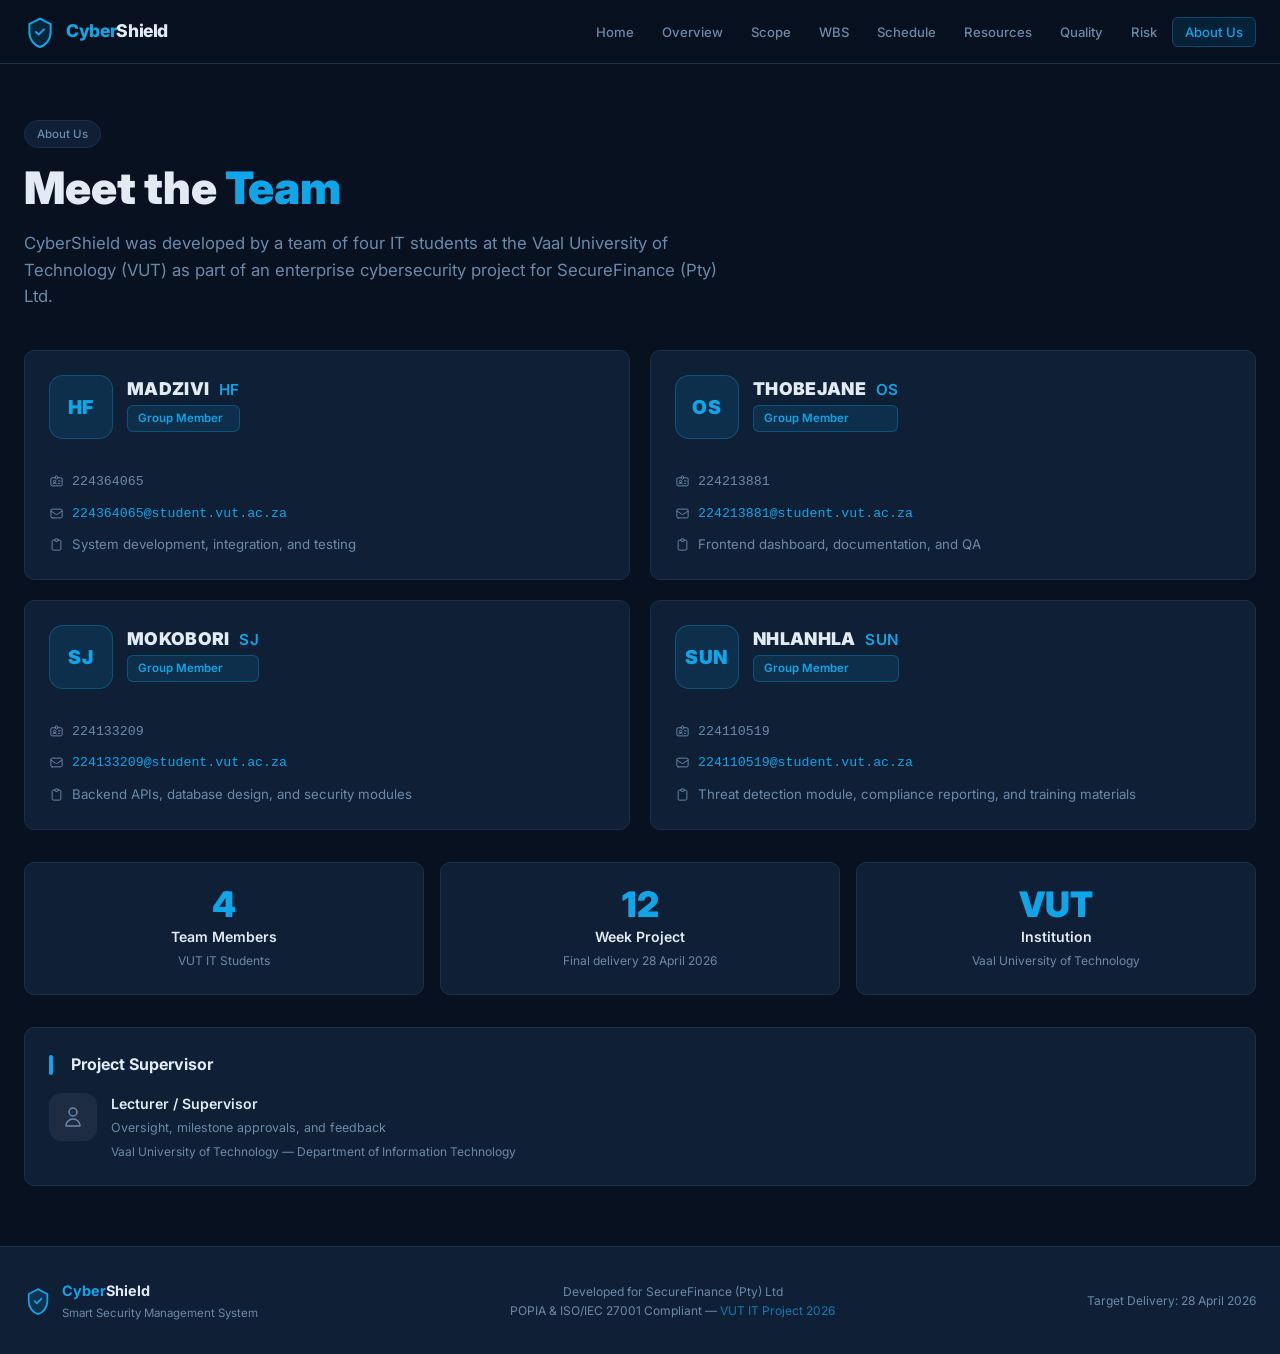
==== about.html @ 520cb239 "Add files via upload" ====
<!DOCTYPE html>
<html lang="en">
<head>
<meta charset="UTF-8"/><meta name="viewport" content="width=device-width,initial-scale=1"/>
<title>About Us — CyberShield</title>
<link rel="stylesheet" href="styles.css"/>
<link href="https://fonts.googleapis.com/css2?family=Inter:wght@300;400;500;600;700;800;900&display=swap" rel="stylesheet"/>
</head>
<body>
<nav><div class="nav-inner"><a href="index.html" class="nav-brand"><svg viewBox="0 0 24 24" fill="none" stroke="currentColor" style="color:var(--primary)"><path d="M12 2L4 6v6c0 5.25 3.5 10.15 8 11.25C16.5 22.15 20 17.25 20 12V6l-8-4z" stroke-width="1.5" fill="currentColor" fill-opacity=".15"/><path d="M9 12l2 2 4-4" stroke-width="1.5" stroke-linecap="round" stroke-linejoin="round"/></svg><span><span class="cyber">Cyber</span>Shield</span></a><ul class="nav-links"><li><a href="index.html">Home</a></li><li><a href="overview.html">Overview</a></li><li><a href="scope.html">Scope</a></li><li><a href="wbs.html">WBS</a></li><li><a href="schedule.html">Schedule</a></li><li><a href="resources.html">Resources</a></li><li><a href="quality.html">Quality</a></li><li><a href="risk.html">Risk</a></li><li><a href="about.html">About Us</a></li></ul><button class="nav-toggle" id="navToggle"><svg fill="none" viewBox="0 0 24 24" stroke="currentColor"><path stroke-linecap="round" stroke-linejoin="round" stroke-width="2" d="M4 6h16M4 12h16M4 18h16"/></svg></button></div><div class="nav-mobile" id="navMobile"><a href="index.html">Home</a><a href="overview.html">Overview</a><a href="scope.html">Scope</a><a href="wbs.html">WBS</a><a href="schedule.html">Schedule</a><a href="resources.html">Resources</a><a href="quality.html">Quality</a><a href="risk.html">Risk</a><a href="about.html">About Us</a></div></nav>
<main>
  <div class="container">
    <div class="page-header fade-up"><div class="page-tag">About Us</div><h1>Meet the <span class="hi">Team</span></h1><p>CyberShield was developed by a team of four IT students at the Vaal University of Technology (VUT) as part of an enterprise cybersecurity project for SecureFinance (Pty) Ltd.</p></div>

    <div class="grid-2" style="margin-bottom:32px">

      <!-- Member 1 -->
      <div class="card fade-up d1 member-card">
        <div style="display:flex;align-items:flex-start;gap:14px;margin-bottom:16px">
          <div class="member-avatar">HF</div>
          <div class="member-info">
            <div class="member-name">MADZIVI <span>HF</span></div>
            <span class="badge badge-blue">Group Member</span>
          </div>
        </div>
        <div style="display:flex;flex-direction:column;gap:10px">
          <div class="member-detail">
            <svg fill="none" viewBox="0 0 24 24" stroke="currentColor"><path stroke-linecap="round" stroke-linejoin="round" stroke-width="1.5" d="M10 6H5a2 2 0 00-2 2v9a2 2 0 002 2h14a2 2 0 002-2V8a2 2 0 00-2-2h-5m-4 0V5a2 2 0 114 0v1m-4 0a2 2 0 104 0m-5 8a2 2 0 100-4 2 2 0 000 4zm0 0c1.306 0 2.417.835 2.83 2M9 14a3.001 3.001 0 00-2.83 2M15 11h3m-3 4h2"/></svg>
            <span style="font-family:monospace">224364065</span>
          </div>
          <div class="member-detail">
            <svg fill="none" viewBox="0 0 24 24" stroke="currentColor"><path stroke-linecap="round" stroke-linejoin="round" stroke-width="1.5" d="M3 8l7.89 5.26a2 2 0 002.22 0L21 8M5 19h14a2 2 0 002-2V7a2 2 0 00-2-2H5a2 2 0 00-2 2v10a2 2 0 002 2z"/></svg>
            <a href="mailto:224364065@student.vut.ac.za">224364065@student.vut.ac.za</a>
          </div>
          <div class="member-detail">
            <svg fill="none" viewBox="0 0 24 24" stroke="currentColor"><path stroke-linecap="round" stroke-linejoin="round" stroke-width="1.5" d="M9 5H7a2 2 0 00-2 2v12a2 2 0 002 2h10a2 2 0 002-2V7a2 2 0 00-2-2h-2M9 5a2 2 0 002 2h2a2 2 0 002-2M9 5a2 2 0 012-2h2a2 2 0 012 2"/></svg>
            <span>System development, integration, and testing</span>
          </div>
        </div>
      </div>

      <!-- Member 2 -->
      <div class="card fade-up d2 member-card">
        <div style="display:flex;align-items:flex-start;gap:14px;margin-bottom:16px">
          <div class="member-avatar">OS</div>
          <div class="member-info">
            <div class="member-name">THOBEJANE <span>OS</span></div>
            <span class="badge badge-blue">Group Member</span>
          </div>
        </div>
        <div style="display:flex;flex-direction:column;gap:10px">
          <div class="member-detail">
            <svg fill="none" viewBox="0 0 24 24" stroke="currentColor"><path stroke-linecap="round" stroke-linejoin="round" stroke-width="1.5" d="M10 6H5a2 2 0 00-2 2v9a2 2 0 002 2h14a2 2 0 002-2V8a2 2 0 00-2-2h-5m-4 0V5a2 2 0 114 0v1m-4 0a2 2 0 104 0m-5 8a2 2 0 100-4 2 2 0 000 4zm0 0c1.306 0 2.417.835 2.83 2M9 14a3.001 3.001 0 00-2.83 2M15 11h3m-3 4h2"/></svg>
            <span style="font-family:monospace">224213881</span>
          </div>
          <div class="member-detail">
            <svg fill="none" viewBox="0 0 24 24" stroke="currentColor"><path stroke-linecap="round" stroke-linejoin="round" stroke-width="1.5" d="M3 8l7.89 5.26a2 2 0 002.22 0L21 8M5 19h14a2 2 0 002-2V7a2 2 0 00-2-2H5a2 2 0 00-2 2v10a2 2 0 002 2z"/></svg>
            <a href="mailto:224213881@student.vut.ac.za">224213881@student.vut.ac.za</a>
          </div>
          <div class="member-detail">
            <svg fill="none" viewBox="0 0 24 24" stroke="currentColor"><path stroke-linecap="round" stroke-linejoin="round" stroke-width="1.5" d="M9 5H7a2 2 0 00-2 2v12a2 2 0 002 2h10a2 2 0 002-2V7a2 2 0 00-2-2h-2M9 5a2 2 0 002 2h2a2 2 0 002-2M9 5a2 2 0 012-2h2a2 2 0 012 2"/></svg>
            <span>Frontend dashboard, documentation, and QA</span>
          </div>
        </div>
      </div>

      <!-- Member 3 -->
      <div class="card fade-up d3 member-card">
        <div style="display:flex;align-items:flex-start;gap:14px;margin-bottom:16px">
          <div class="member-avatar">SJ</div>
          <div class="member-info">
            <div class="member-name">MOKOBORI <span>SJ</span></div>
            <span class="badge badge-blue">Group Member</span>
          </div>
        </div>
        <div style="display:flex;flex-direction:column;gap:10px">
          <div class="member-detail">
            <svg fill="none" viewBox="0 0 24 24" stroke="currentColor"><path stroke-linecap="round" stroke-linejoin="round" stroke-width="1.5" d="M10 6H5a2 2 0 00-2 2v9a2 2 0 002 2h14a2 2 0 002-2V8a2 2 0 00-2-2h-5m-4 0V5a2 2 0 114 0v1m-4 0a2 2 0 104 0m-5 8a2 2 0 100-4 2 2 0 000 4zm0 0c1.306 0 2.417.835 2.83 2M9 14a3.001 3.001 0 00-2.83 2M15 11h3m-3 4h2"/></svg>
            <span style="font-family:monospace">224133209</span>
          </div>
          <div class="member-detail">
            <svg fill="none" viewBox="0 0 24 24" stroke="currentColor"><path stroke-linecap="round" stroke-linejoin="round" stroke-width="1.5" d="M3 8l7.89 5.26a2 2 0 002.22 0L21 8M5 19h14a2 2 0 002-2V7a2 2 0 00-2-2H5a2 2 0 00-2 2v10a2 2 0 002 2z"/></svg>
            <a href="mailto:224133209@student.vut.ac.za">224133209@student.vut.ac.za</a>
          </div>
          <div class="member-detail">
            <svg fill="none" viewBox="0 0 24 24" stroke="currentColor"><path stroke-linecap="round" stroke-linejoin="round" stroke-width="1.5" d="M9 5H7a2 2 0 00-2 2v12a2 2 0 002 2h10a2 2 0 002-2V7a2 2 0 00-2-2h-2M9 5a2 2 0 002 2h2a2 2 0 002-2M9 5a2 2 0 012-2h2a2 2 0 012 2"/></svg>
            <span>Backend APIs, database design, and security modules</span>
          </div>
        </div>
      </div>

      <!-- Member 4 -->
      <div class="card fade-up d4 member-card">
        <div style="display:flex;align-items:flex-start;gap:14px;margin-bottom:16px">
          <div class="member-avatar">SUN</div>
          <div class="member-info">
            <div class="member-name">NHLANHLA <span>SUN</span></div>
            <span class="badge badge-blue">Group Member</span>
          </div>
        </div>
        <div style="display:flex;flex-direction:column;gap:10px">
          <div class="member-detail">
            <svg fill="none" viewBox="0 0 24 24" stroke="currentColor"><path stroke-linecap="round" stroke-linejoin="round" stroke-width="1.5" d="M10 6H5a2 2 0 00-2 2v9a2 2 0 002 2h14a2 2 0 002-2V8a2 2 0 00-2-2h-5m-4 0V5a2 2 0 114 0v1m-4 0a2 2 0 104 0m-5 8a2 2 0 100-4 2 2 0 000 4zm0 0c1.306 0 2.417.835 2.83 2M9 14a3.001 3.001 0 00-2.83 2M15 11h3m-3 4h2"/></svg>
            <span style="font-family:monospace">224110519</span>
          </div>
          <div class="member-detail">
            <svg fill="none" viewBox="0 0 24 24" stroke="currentColor"><path stroke-linecap="round" stroke-linejoin="round" stroke-width="1.5" d="M3 8l7.89 5.26a2 2 0 002.22 0L21 8M5 19h14a2 2 0 002-2V7a2 2 0 00-2-2H5a2 2 0 00-2 2v10a2 2 0 002 2z"/></svg>
            <a href="mailto:224110519@student.vut.ac.za">224110519@student.vut.ac.za</a>
          </div>
          <div class="member-detail">
            <svg fill="none" viewBox="0 0 24 24" stroke="currentColor"><path stroke-linecap="round" stroke-linejoin="round" stroke-width="1.5" d="M9 5H7a2 2 0 00-2 2v12a2 2 0 002 2h10a2 2 0 002-2V7a2 2 0 00-2-2h-2M9 5a2 2 0 002 2h2a2 2 0 002-2M9 5a2 2 0 012-2h2a2 2 0 012 2"/></svg>
            <span>Threat detection module, compliance reporting, and training materials</span>
          </div>
        </div>
      </div>
    </div>

    <div class="grid-3" style="margin-bottom:32px">
      <div class="card fade-up d1" style="text-align:center"><div class="stat-value">4</div><div class="stat-label">Team Members</div><div class="stat-sub">VUT IT Students</div></div>
      <div class="card fade-up d2" style="text-align:center"><div class="stat-value">12</div><div class="stat-label">Week Project</div><div class="stat-sub">Final delivery 28 April 2026</div></div>
      <div class="card fade-up d3" style="text-align:center"><div class="stat-value">VUT</div><div class="stat-label">Institution</div><div class="stat-sub">Vaal University of Technology</div></div>
    </div>

    <div class="card fade-up" style="margin-bottom:60px">
      <h2 style="font-size:1rem;font-weight:700;margin-bottom:16px;display:flex;align-items:center;gap:8px"><span class="divider"></span>Project Supervisor</h2>
      <div style="display:flex;align-items:flex-start;gap:14px">
        <div style="width:48px;height:48px;border-radius:12px;background:rgba(255,255,255,.06);border:1px solid var(--border);display:flex;align-items:center;justify-content:center;flex-shrink:0">
          <svg width="24" height="24" fill="none" viewBox="0 0 24 24" stroke="var(--muted)"><path stroke-linecap="round" stroke-linejoin="round" stroke-width="1.5" d="M16 7a4 4 0 11-8 0 4 4 0 018 0zM12 14a7 7 0 00-7 7h14a7 7 0 00-7-7z"/></svg>
        </div>
        <div>
          <p style="font-size:.88rem;font-weight:600">Lecturer / Supervisor</p>
          <p style="font-size:.78rem;color:var(--muted);margin-top:2px">Oversight, milestone approvals, and feedback</p>
          <p style="font-size:.75rem;color:var(--muted);margin-top:4px">Vaal University of Technology — Department of Information Technology</p>
        </div>
      </div>
    </div>
  </div>
</main>
<footer><div class="footer-inner"><div class="footer-brand"><svg width="28" height="28" viewBox="0 0 24 24" fill="none" stroke="var(--primary)"><path d="M12 2L4 6v6c0 5.25 3.5 10.15 8 11.25C16.5 22.15 20 17.25 20 12V6l-8-4z" stroke-width="1.5" fill="var(--primary)" fill-opacity=".15"/><path d="M9 12l2 2 4-4" stroke-width="1.5" stroke-linecap="round" stroke-linejoin="round"/></svg><div><div class="name"><span style="color:var(--primary)">Cyber</span>Shield</div><div class="sub">Smart Security Management System</div></div></div><div class="footer-meta"><div>Developed for SecureFinance (Pty) Ltd</div><div>POPIA &amp; ISO/IEC 27001 Compliant — <span>VUT IT Project 2026</span></div></div><div class="footer-right"><div>Target Delivery: 28 April 2026</div></div></div></footer>
<script src="script.js"></script>
</body></html>
---- styles.css ----
/* ===== RESET & BASE ===== */
*, *::before, *::after { box-sizing: border-box; margin: 0; padding: 0; }

:root {
  --bg:        #07111f;
  --bg2:       #0c1a2e;
  --card:      #0f1f35;
  --border:    #1a2f4a;
  --primary:   #0ea5e9;
  --primary-d: #0284c7;
  --accent:    #22d3b3;
  --text:      #e2eaf4;
  --muted:     #6b8aab;
  --danger:    #ef4444;
  --amber:     #f59e0b;
  --purple:    #a78bfa;
  --radius:    10px;
  --nav-h:     64px;
}

html { scroll-behavior: smooth; }

body {
  font-family: 'Inter', 'Segoe UI', system-ui, sans-serif;
  background: var(--bg);
  color: var(--text);
  min-height: 100vh;
  display: flex;
  flex-direction: column;
  line-height: 1.6;
}

a { color: inherit; text-decoration: none; }
img { max-width: 100%; }

/* ===== GRID BG ===== */
.grid-bg {
  background-image:
    linear-gradient(rgba(14,165,233,.04) 1px, transparent 1px),
    linear-gradient(90deg, rgba(14,165,233,.04) 1px, transparent 1px);
  background-size: 40px 40px;
}

/* ===== NAV ===== */
nav {
  position: fixed; top: 0; left: 0; right: 0; z-index: 100;
  height: var(--nav-h);
  background: rgba(7,17,31,.92);
  backdrop-filter: blur(12px);
  border-bottom: 1px solid var(--border);
  display: flex; align-items: center;
}
.nav-inner {
  max-width: 1280px; margin: 0 auto; padding: 0 24px;
  width: 100%;
  display: flex; align-items: center; justify-content: space-between; gap: 16px;
}
.nav-brand {
  display: flex; align-items: center; gap: 10px;
  font-weight: 800; font-size: 1.1rem; letter-spacing: -.02em; white-space: nowrap;
}
.nav-brand svg { width: 32px; height: 32px; }
.nav-brand .cyber { color: var(--primary); }
.nav-links {
  display: flex; align-items: center; gap: 2px; list-style: none; flex-wrap: wrap;
}
.nav-links a {
  padding: 6px 12px; border-radius: 6px; font-size: .82rem; font-weight: 500;
  color: var(--muted); transition: all .2s;
  border: 1px solid transparent;
}
.nav-links a:hover { color: var(--text); background: rgba(255,255,255,.05); }
.nav-links a.active {
  color: var(--primary); background: rgba(14,165,233,.12);
  border-color: rgba(14,165,233,.3);
}
.nav-toggle {
  display: none; background: none; border: none; cursor: pointer;
  color: var(--muted); padding: 6px;
}
.nav-toggle svg { width: 22px; height: 22px; }
.nav-mobile { display: none; }

/* ===== MAIN ===== */
main { flex: 1; padding-top: var(--nav-h); }
.container { max-width: 1280px; margin: 0 auto; padding: 0 24px; }
.section { padding: 64px 0; }

/* ===== FOOTER ===== */
footer {
  border-top: 1px solid var(--border);
  background: var(--card);
  padding: 32px 0;
}
.footer-inner {
  max-width: 1280px; margin: 0 auto; padding: 0 24px;
  display: flex; flex-wrap: wrap; align-items: center;
  justify-content: space-between; gap: 16px;
}
.footer-brand { display: flex; align-items: center; gap: 10px; }
.footer-brand .name { font-weight: 700; font-size: .9rem; }
.footer-brand .sub { font-size: .72rem; color: var(--muted); margin-top: 2px; }
.footer-meta { text-align: center; font-size: .75rem; color: var(--muted); }
.footer-meta span { color: rgba(14,165,233,.7); }
.footer-right { font-size: .75rem; color: var(--muted); text-align: right; }

/* ===== PAGE HEADER ===== */
.page-header { padding: 56px 0 40px; }
.page-tag {
  display: inline-flex; align-items: center; gap: 6px;
  padding: 4px 12px; border-radius: 100px;
  border: 1px solid var(--border); background: var(--card);
  font-size: .72rem; color: var(--muted); font-weight: 500;
  margin-bottom: 16px;
}
.page-header h1 { font-size: clamp(2rem, 5vw, 2.8rem); font-weight: 900; line-height: 1.1; margin-bottom: 16px; }
.page-header h1 .hi { color: var(--primary); }
.page-header p { font-size: 1.05rem; color: var(--muted); max-width: 700px; }

/* ===== CARDS ===== */
.card {
  background: var(--card); border: 1px solid var(--border);
  border-radius: var(--radius); padding: 24px;
  transition: transform .25s, box-shadow .25s;
}
.card:hover { transform: translateY(-2px); box-shadow: 0 0 24px rgba(14,165,233,.15); }

/* ===== GRID LAYOUTS ===== */
.grid-2 { display: grid; grid-template-columns: 1fr 1fr; gap: 20px; }
.grid-3 { display: grid; grid-template-columns: repeat(3, 1fr); gap: 16px; }
.grid-4 { display: grid; grid-template-columns: repeat(4, 1fr); gap: 16px; }

/* ===== BADGE ===== */
.badge {
  display: inline-flex; align-items: center; gap: 5px;
  padding: 3px 10px; border-radius: 6px; font-size: .72rem; font-weight: 600;
  border: 1px solid;
}
.badge-blue   { background: rgba(14,165,233,.12);  color: var(--primary); border-color: rgba(14,165,233,.3); }
.badge-cyan   { background: rgba(34,211,179,.1);   color: var(--accent);  border-color: rgba(34,211,179,.3); }
.badge-purple { background: rgba(167,139,250,.1);  color: var(--purple);  border-color: rgba(167,139,250,.3); }
.badge-amber  { background: rgba(245,158,11,.1);   color: var(--amber);   border-color: rgba(245,158,11,.3); }
.badge-red    { background: rgba(239,68,68,.1);    color: var(--danger);  border-color: rgba(239,68,68,.3); }
.badge-green  { background: rgba(34,197,94,.1);    color: #4ade80;        border-color: rgba(34,197,94,.3); }

/* ===== TABLE ===== */
.table-wrap { border-radius: var(--radius); border: 1px solid var(--border); overflow: hidden; }
table { width: 100%; border-collapse: collapse; }
thead tr { background: rgba(255,255,255,.04); border-bottom: 1px solid var(--border); }
thead th {
  text-align: left; padding: 12px 20px;
  font-size: .72rem; font-weight: 700; letter-spacing: .06em; text-transform: uppercase;
  color: var(--muted);
}
tbody tr { border-bottom: 1px solid var(--border); transition: background .15s; }
tbody tr:last-child { border-bottom: none; }
tbody tr:hover { background: rgba(255,255,255,.03); }
tbody td { padding: 14px 20px; font-size: .88rem; color: var(--text); vertical-align: middle; }
.td-mono { font-family: 'JetBrains Mono', 'Courier New', monospace; color: var(--primary); font-weight: 700; }
.td-muted { color: var(--muted); }
.td-mono-muted { font-family: monospace; color: var(--muted); }
.td-parent { font-weight: 700; }
.td-child { padding-left: 36px !important; color: var(--muted); }

/* ===== DIVIDER ===== */
.divider { width: 4px; height: 20px; border-radius: 2px; background: var(--primary); display: inline-block; margin-right: 10px; vertical-align: middle; }
.divider-cyan { background: var(--accent); }

/* ===== STAT CARDS ===== */
.stat-value { font-size: 2.2rem; font-weight: 900; color: var(--primary); line-height: 1; margin-bottom: 4px; }
.stat-label { font-size: .88rem; font-weight: 600; color: var(--text); }
.stat-sub   { font-size: .75rem; color: var(--muted); margin-top: 2px; }

/* ===== FEATURE ICON ===== */
.feat-icon {
  width: 44px; height: 44px; border-radius: 10px;
  background: rgba(14,165,233,.1); border: 1px solid rgba(14,165,233,.2);
  display: flex; align-items: center; justify-content: center;
  color: var(--primary); margin-bottom: 16px; flex-shrink: 0;
}
.feat-icon svg { width: 22px; height: 22px; }

/* ===== PROGRESS BAR ===== */
.progress-bar { height: 8px; background: var(--bg2); border-radius: 4px; overflow: hidden; margin: 6px 0; }
.progress-fill { height: 100%; border-radius: 4px; transition: width .6s ease; }
.fill-blue   { background: var(--primary); }
.fill-cyan   { background: var(--accent); }
.fill-purple { background: var(--purple); }

/* ===== CHECKLIST ===== */
.checklist { list-style: none; display: flex; flex-direction: column; gap: 10px; }
.checklist li { display: flex; align-items: flex-start; gap: 10px; font-size: .88rem; color: var(--muted); }
.checklist li .icon-ok   { color: var(--accent); flex-shrink: 0; margin-top: 2px; }
.checklist li .icon-no   { color: var(--danger); flex-shrink: 0; margin-top: 2px; }
.checklist li .icon-dot  { width: 6px; height: 6px; border-radius: 50%; background: var(--primary); flex-shrink: 0; margin-top: 7px; }

/* ===== TIMELINE ===== */
.timeline { position: relative; padding-left: 32px; }
.timeline::before { content:''; position:absolute; left:0; top:0; bottom:0; width:2px; background:var(--border); }
.tl-item { position:relative; padding-bottom:24px; }
.tl-item:last-child { padding-bottom: 0; }
.tl-dot {
  position:absolute; left:-39px; top:4px;
  width:16px; height:16px; border-radius:50%;
  background: var(--primary); border:3px solid var(--bg); flex-shrink:0;
}
.tl-label { font-size:.75rem; color:var(--primary); font-weight:700; margin-bottom:2px; }
.tl-title { font-size:.92rem; font-weight:700; color:var(--text); margin-bottom:2px; }
.tl-desc  { font-size:.82rem; color:var(--muted); }

/* ===== HERO ===== */
.hero { min-height: calc(100vh - var(--nav-h)); display:flex; align-items:center; position:relative; overflow:hidden; }
.hero-glow { position:absolute; top:0; left:50%; transform:translateX(-50%); width:800px; height:400px; background:rgba(14,165,233,.06); border-radius:50%; filter:blur(60px); pointer-events:none; }
.hero-content { text-align:center; position:relative; z-index:1; padding:80px 0; width:100%; }
.hero-pill {
  display:inline-flex; align-items:center; gap:8px;
  padding:6px 16px; border-radius:100px;
  border:1px solid rgba(14,165,233,.3); background:rgba(14,165,233,.08);
  color:var(--primary); font-size:.78rem; font-weight:600; margin-bottom:32px;
}
.hero-pill .dot { width:7px; height:7px; border-radius:50%; background:var(--primary); animation: pulse-glow 2s ease-in-out infinite; }
.shield-icon {
  width:80px; height:80px; border-radius:18px;
  background:rgba(14,165,233,.1); border:1px solid rgba(14,165,233,.3);
  display:flex; align-items:center; justify-content:center; margin:0 auto 28px;
  box-shadow:0 0 30px rgba(14,165,233,.25);
}
.shield-icon svg { width:50px; height:50px; color:var(--primary); }
.hero h1 { font-size:clamp(3rem,8vw,5.5rem); font-weight:900; letter-spacing:-.03em; margin-bottom:16px; line-height:1; }
.hero h1 .cyber { color:var(--primary); }
.hero-sub { font-size:1.3rem; color:var(--muted); margin-bottom:12px; font-weight:300; }
.hero-desc { font-size:1rem; color:var(--muted); max-width:600px; margin:0 auto 44px; line-height:1.7; }
.hero-btns { display:flex; gap:14px; justify-content:center; flex-wrap:wrap; }
.btn {
  padding:12px 24px; border-radius:8px; font-size:.88rem; font-weight:700;
  cursor:pointer; transition:all .2s; border:1px solid transparent; display:inline-flex; align-items:center; gap:6px;
}
.btn-primary { background:var(--primary); color:#07111f; box-shadow:0 0 20px rgba(14,165,233,.3); }
.btn-primary:hover { background:var(--primary-d); transform:translateY(-1px); }
.btn-outline { background:var(--card); color:var(--text); border-color:var(--border); }
.btn-outline:hover { border-color:rgba(14,165,233,.4); background:rgba(14,165,233,.05); color:var(--primary); }
.hero-stats { display:grid; grid-template-columns:repeat(4,1fr); gap:16px; margin-top:60px; }

/* ===== SECTION TITLE ===== */
.section-title { font-size:clamp(1.6rem,3vw,2rem); font-weight:900; margin-bottom:12px; }
.section-desc  { color:var(--muted); max-width:600px; margin-bottom:40px; }

/* ===== CRITICAL PATH ===== */
.crit-path { display:flex; align-items:center; flex-wrap:wrap; gap:12px; }
.crit-node { background:var(--card); border:1px solid var(--border); border-radius:8px; padding:10px 16px; text-align:center; min-width:110px; transition:all .2s; }
.crit-node:hover { border-color:rgba(14,165,233,.4); }
.crit-node .wk { font-size:.7rem; font-weight:700; color:var(--primary); background:rgba(14,165,233,.12); border-radius:4px; padding:2px 8px; margin-bottom:6px; display:inline-block; }
.crit-node .lbl { font-size:.75rem; font-weight:600; color:var(--text); }
.crit-arrow { color:var(--muted); font-size:1.2rem; }

/* ===== ABOUT CARDS ===== */
.member-card { display:flex; flex-direction:column; gap:16px; }
.member-avatar {
  width:64px; height:64px; border-radius:14px; flex-shrink:0;
  background:rgba(14,165,233,.12); border:1px solid rgba(14,165,233,.3);
  display:flex; align-items:center; justify-content:center;
  font-size:1.2rem; font-weight:900; color:var(--primary); letter-spacing:.05em;
}
.member-info { display:flex; flex-direction:column; gap:2px; }
.member-name { font-size:1.1rem; font-weight:900; letter-spacing:.02em; }
.member-name span { color:var(--primary); font-weight:600; margin-left:6px; font-size:.95rem; }
.member-detail { display:flex; align-items:center; gap:8px; font-size:.83rem; color:var(--muted); }
.member-detail svg { width:15px; height:15px; flex-shrink:0; }
.member-detail a { color:var(--primary); font-family:monospace; }
.member-detail a:hover { text-decoration:underline; }

/* ===== RISK MATRIX ===== */
.matrix-cell { border-radius:6px; border:1px solid; height:52px; display:flex; align-items:center; justify-content:center; gap:4px; flex-wrap:wrap; padding:4px; }
.matrix-cell.low  { background:rgba(34,197,94,.08);  border-color:rgba(34,197,94,.25); }
.matrix-cell.med  { background:rgba(245,158,11,.08); border-color:rgba(245,158,11,.25); }
.matrix-cell.high { background:rgba(239,68,68,.08);  border-color:rgba(239,68,68,.25); }
.matrix-rid { background:rgba(255,255,255,.08); padding:2px 6px; border-radius:4px; font-size:.72rem; font-weight:700; color:var(--text); }

/* ===== GANTT ===== */
.gantt-row { display:flex; align-items:center; gap:12px; margin-bottom:10px; }
.gantt-label { width:140px; text-align:right; font-size:.78rem; color:var(--muted); flex-shrink:0; }
.gantt-track { flex:1; height:24px; background:rgba(255,255,255,.05); border-radius:6px; position:relative; overflow:hidden; }
.gantt-bar { position:absolute; top:0; height:100%; border-radius:6px; display:flex; align-items:center; padding:0 8px; }
.gantt-bar span { font-size:.7rem; font-weight:700; color:#fff; white-space:nowrap; overflow:hidden; }
.gantt-weeks { display:flex; justify-content:space-between; margin-left:152px; font-size:.7rem; color:var(--muted); margin-top:4px; }

/* ===== ANIMATIONS ===== */
@keyframes pulse-glow { 0%,100%{opacity:1} 50%{opacity:.4} }
@keyframes fade-up { from{opacity:0;transform:translateY(18px)} to{opacity:1;transform:translateY(0)} }
@keyframes fade-in { from{opacity:0} to{opacity:1} }
.fade-up { opacity:0; animation:fade-up .55s ease forwards; }
.fade-in { opacity:0; animation:fade-in .4s ease forwards; }
.d1{animation-delay:.1s} .d2{animation-delay:.2s} .d3{animation-delay:.3s}
.d4{animation-delay:.4s} .d5{animation-delay:.5s} .d6{animation-delay:.6s}

/* ===== RESPONSIVE ===== */
@media(max-width:900px){
  .grid-4 { grid-template-columns:1fr 1fr; }
  .grid-3 { grid-template-columns:1fr 1fr; }
  .hero-stats { grid-template-columns:1fr 1fr; }
}
@media(max-width:640px){
  .grid-2, .grid-3, .grid-4 { grid-template-columns:1fr; }
  .nav-links { display:none; }
  .nav-toggle { display:flex; }
  .nav-mobile.open {
    display:flex; flex-direction:column; gap:4px;
    position:fixed; top:var(--nav-h); left:0; right:0;
    background:var(--card); border-bottom:1px solid var(--border);
    padding:12px 16px; z-index:99;
  }
  .nav-mobile.open a {
    display:block; padding:10px 14px; border-radius:8px; font-size:.88rem;
    color:var(--muted); font-weight:500; transition:all .2s;
  }
  .nav-mobile.open a:hover { background:rgba(255,255,255,.05); color:var(--text); }
  .nav-mobile.open a.active { background:rgba(14,165,233,.1); color:var(--primary); }
  .hero-stats { grid-template-columns:1fr 1fr; }
  .crit-path { gap:8px; }
  .crit-node { min-width:90px; }
  .footer-inner { flex-direction:column; text-align:center; }
  .footer-right { text-align:center; }
  .gantt-label { width:90px; font-size:.7rem; }
  .gantt-weeks { margin-left:102px; }
}
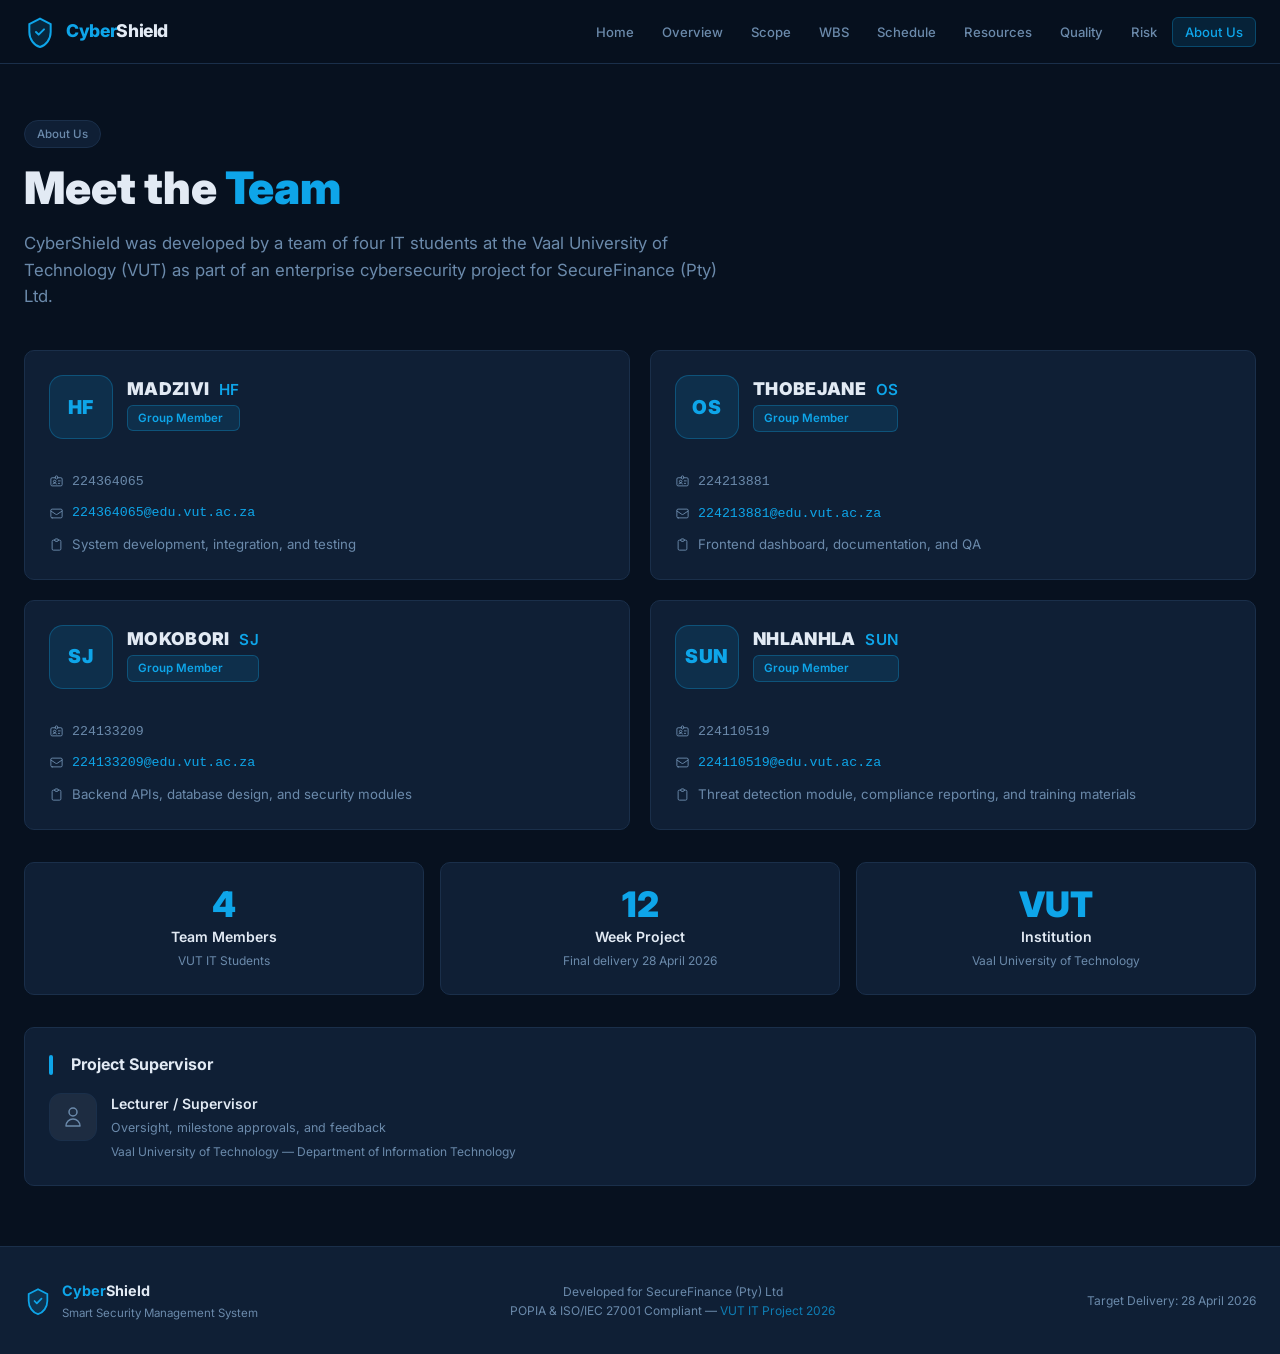
==== commit 834ad4bf: "Update about.html" ====
--- a/about.html
+++ b/about.html
@@ -30,7 +30,7 @@
           </div>
           <div class="member-detail">
             <svg fill="none" viewBox="0 0 24 24" stroke="currentColor"><path stroke-linecap="round" stroke-linejoin="round" stroke-width="1.5" d="M3 8l7.89 5.26a2 2 0 002.22 0L21 8M5 19h14a2 2 0 002-2V7a2 2 0 00-2-2H5a2 2 0 00-2 2v10a2 2 0 002 2z"/></svg>
-            <a href="mailto:224364065@student.vut.ac.za">224364065@student.vut.ac.za</a>
+            <a href="mailto:224364065@edu.vut.ac.za">224364065@edu.vut.ac.za</a>
           </div>
           <div class="member-detail">
             <svg fill="none" viewBox="0 0 24 24" stroke="currentColor"><path stroke-linecap="round" stroke-linejoin="round" stroke-width="1.5" d="M9 5H7a2 2 0 00-2 2v12a2 2 0 002 2h10a2 2 0 002-2V7a2 2 0 00-2-2h-2M9 5a2 2 0 002 2h2a2 2 0 002-2M9 5a2 2 0 012-2h2a2 2 0 012 2"/></svg>
@@ -55,7 +55,7 @@
           </div>
           <div class="member-detail">
             <svg fill="none" viewBox="0 0 24 24" stroke="currentColor"><path stroke-linecap="round" stroke-linejoin="round" stroke-width="1.5" d="M3 8l7.89 5.26a2 2 0 002.22 0L21 8M5 19h14a2 2 0 002-2V7a2 2 0 00-2-2H5a2 2 0 00-2 2v10a2 2 0 002 2z"/></svg>
-            <a href="mailto:224213881@student.vut.ac.za">224213881@student.vut.ac.za</a>
+            <a href="mailto:224213881@edu.vut.ac.za">224213881@edu.vut.ac.za</a>
           </div>
           <div class="member-detail">
             <svg fill="none" viewBox="0 0 24 24" stroke="currentColor"><path stroke-linecap="round" stroke-linejoin="round" stroke-width="1.5" d="M9 5H7a2 2 0 00-2 2v12a2 2 0 002 2h10a2 2 0 002-2V7a2 2 0 00-2-2h-2M9 5a2 2 0 002 2h2a2 2 0 002-2M9 5a2 2 0 012-2h2a2 2 0 012 2"/></svg>
@@ -80,7 +80,7 @@
           </div>
           <div class="member-detail">
             <svg fill="none" viewBox="0 0 24 24" stroke="currentColor"><path stroke-linecap="round" stroke-linejoin="round" stroke-width="1.5" d="M3 8l7.89 5.26a2 2 0 002.22 0L21 8M5 19h14a2 2 0 002-2V7a2 2 0 00-2-2H5a2 2 0 00-2 2v10a2 2 0 002 2z"/></svg>
-            <a href="mailto:224133209@student.vut.ac.za">224133209@student.vut.ac.za</a>
+            <a href="mailto:224133209@edu.vut.ac.za">224133209@edu.vut.ac.za</a>
           </div>
           <div class="member-detail">
             <svg fill="none" viewBox="0 0 24 24" stroke="currentColor"><path stroke-linecap="round" stroke-linejoin="round" stroke-width="1.5" d="M9 5H7a2 2 0 00-2 2v12a2 2 0 002 2h10a2 2 0 002-2V7a2 2 0 00-2-2h-2M9 5a2 2 0 002 2h2a2 2 0 002-2M9 5a2 2 0 012-2h2a2 2 0 012 2"/></svg>
@@ -105,7 +105,7 @@
           </div>
           <div class="member-detail">
             <svg fill="none" viewBox="0 0 24 24" stroke="currentColor"><path stroke-linecap="round" stroke-linejoin="round" stroke-width="1.5" d="M3 8l7.89 5.26a2 2 0 002.22 0L21 8M5 19h14a2 2 0 002-2V7a2 2 0 00-2-2H5a2 2 0 00-2 2v10a2 2 0 002 2z"/></svg>
-            <a href="mailto:224110519@student.vut.ac.za">224110519@student.vut.ac.za</a>
+            <a href="mailto:224110519@edu.vut.ac.za">224110519@edu.vut.ac.za</a>
           </div>
           <div class="member-detail">
             <svg fill="none" viewBox="0 0 24 24" stroke="currentColor"><path stroke-linecap="round" stroke-linejoin="round" stroke-width="1.5" d="M9 5H7a2 2 0 00-2 2v12a2 2 0 002 2h10a2 2 0 002-2V7a2 2 0 00-2-2h-2M9 5a2 2 0 002 2h2a2 2 0 002-2M9 5a2 2 0 012-2h2a2 2 0 012 2"/></svg>
